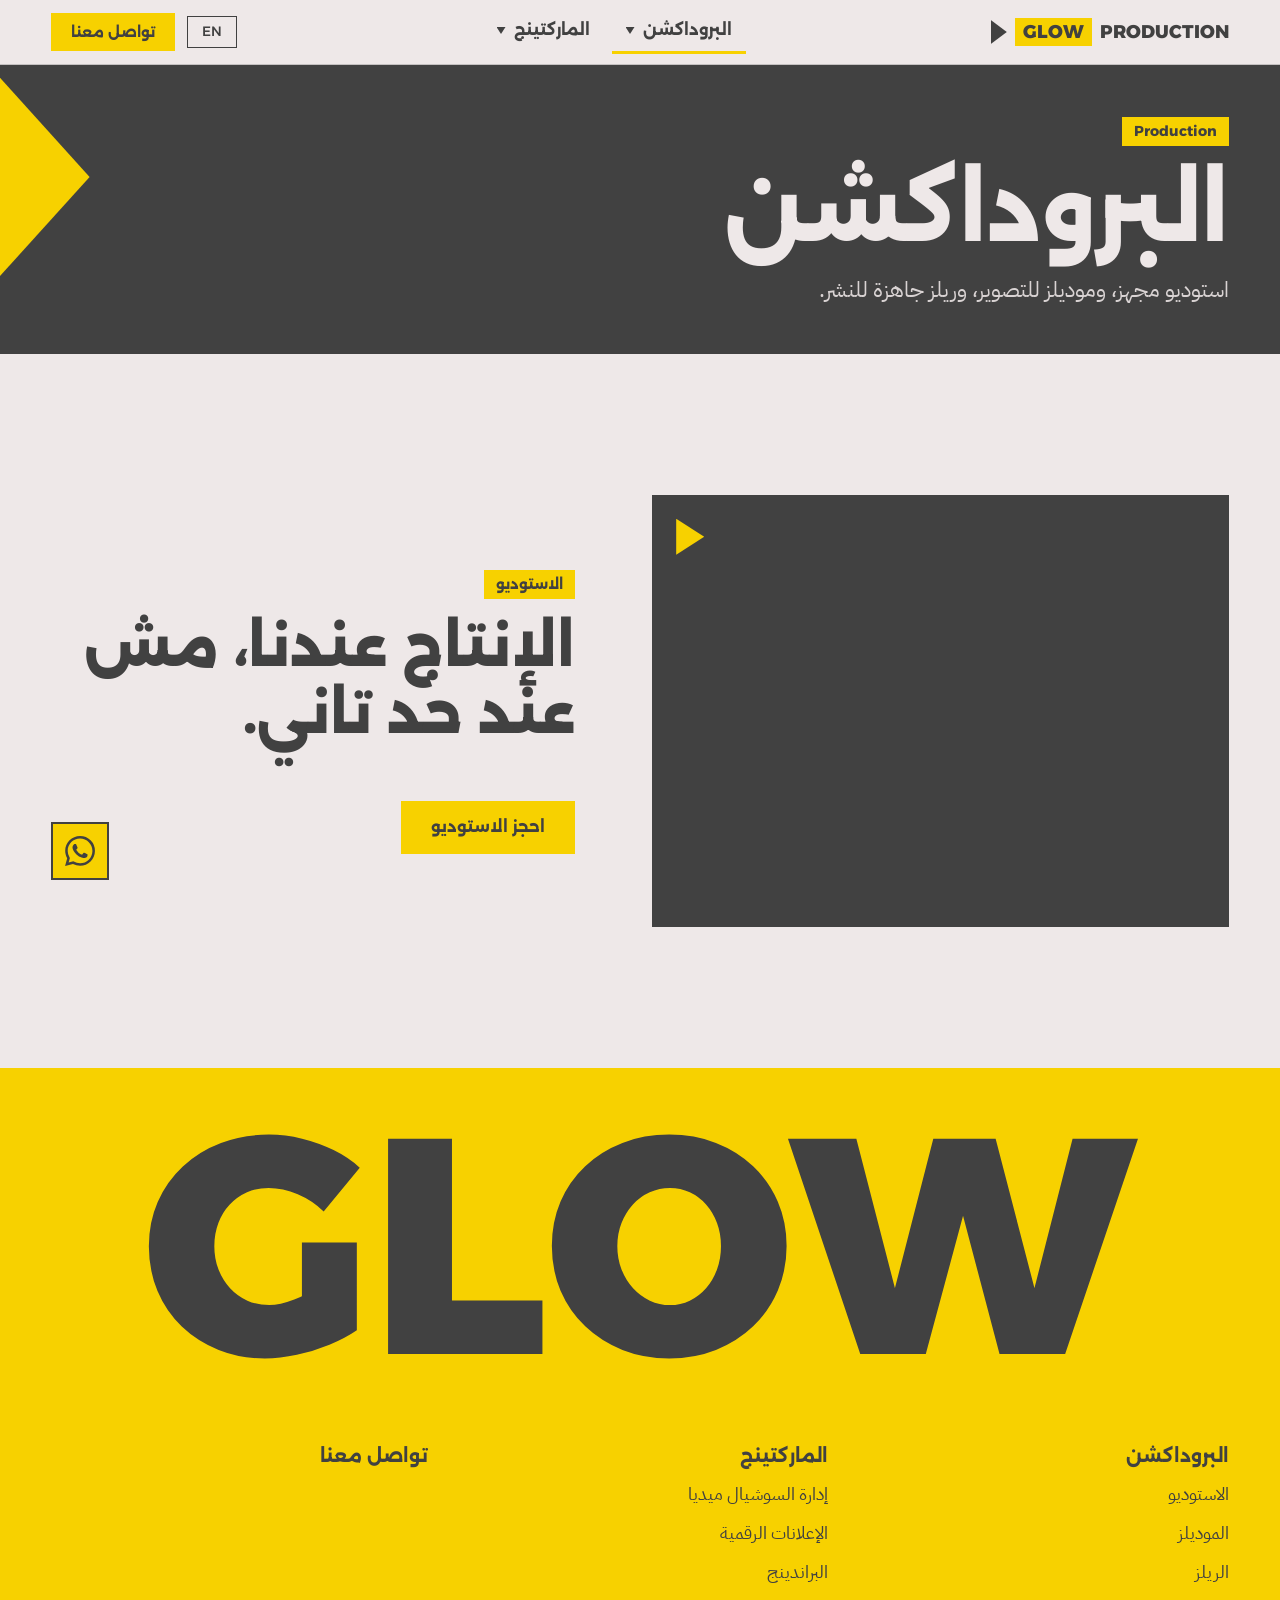
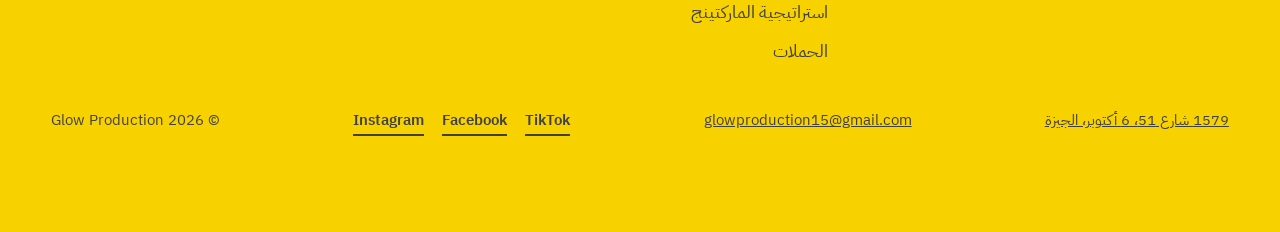
==== production.html @ 8772f219 "Glow Production website with dashboard-editable content Arabic-first marketing and production site (" ====
<!doctype html>
<html lang="ar" dir="rtl">
<head>
  <meta charset="utf-8">
  <meta name="viewport" content="width=device-width, initial-scale=1">
  <title data-i18n="title.production">البروداكشن | Glow Production</title>
  <meta name="description" content="الاستوديو والموديلز والريلز من Glow Production.">
  <script>document.documentElement.classList.add('js')</script>
  <link rel="preconnect" href="https://fonts.googleapis.com">
  <link rel="preconnect" href="https://fonts.gstatic.com" crossorigin>
  <link href="https://fonts.googleapis.com/css2?family=Alexandria:wght@300;500;700;800&family=IBM+Plex+Sans+Arabic:wght@400;500;600&display=swap" rel="stylesheet">
  <link rel="icon" href="data:image/svg+xml,%3Csvg xmlns=%22http://www.w3.org/2000/svg%22 viewBox=%220 0 32 32%22%3E%3Crect width=%2232%22 height=%2232%22 fill=%22%23f7d100%22/%3E%3Cpath d=%22M9 6l16 10-16 10z%22 fill=%22%23414141%22/%3E%3C/svg%3E">
  <link rel="stylesheet" href="styles.css">
</head>
<body data-page="production">
  <main id="main">
    <section class="page-hero section--dark">
      <div class="page-hero__shape" aria-hidden="true"></div>
      <p class="eyebrow" data-i18n="prod.tag">Production</p>
      <h1 data-i18n="prod.title">البروداكشن</h1>
      <p class="lead" data-i18n="prod.lead">استوديو مجهز، وموديلز للتصوير، وريلز جاهزة للنشر.</p>
    </section>

    <nav class="subnav" id="subnav" aria-label="Production"></nav>

    <section class="section studio" id="studio" data-edit="studio">
      <div class="studio__art reveal" id="studioPhotos"></div>
      <div class="studio__copy reveal">
        <p class="eyebrow" data-i18n="studio.tag">الاستوديو</p>
        <h2 data-i18n="studio.title">الإنتاج عندنا، مش عند حد تاني.</h2>
        <dl id="gear" hidden>
          <div data-gear="cameras"><dt data-i18n="studio.cam">الكاميرات</dt><dd></dd></div>
          <div data-gear="lighting"><dt data-i18n="studio.light">الإضاءة</dt><dd></dd></div>
          <div data-gear="editing"><dt data-i18n="studio.edit">المونتاج</dt><dd></dd></div>
          <div data-gear="sound"><dt data-i18n="studio.sound">الصوت</dt><dd></dd></div>
        </dl>
        <a class="btn" id="studioBook" href="contact.html?type=studio" data-i18n="studio.cta">احجز الاستوديو</a>
      </div>
    </section>

    <section class="section section--tight" id="models" data-edit="models" hidden>
      <div class="section__head reveal">
        <h2 data-i18n="models.title">الموديلز</h2>
        <a class="btn btn--ghost" href="contact.html?type=models" data-i18n="models.cta">اطلب موديل</a>
      </div>
      <div class="models" id="modelsGrid"></div>
    </section>

    <section class="section section--dark" id="reels" data-edit="reels" hidden>
      <div class="section__head reveal">
        <h2 data-i18n="reels.title">الريلز</h2>
        <a class="btn" href="contact.html?type=reels" data-i18n="reels.cta">عاوز ريلز لبراندك</a>
      </div>
      <div class="reels" id="reelsGrid"></div>
    </section>
  </main>
  <script src="main.js"></script>
</body>
</html>
---- styles.css ----
:root {
  --yellow: #f7d100;
  --gray: #414141;
  --beige: #eee8e8;
  --muted: #5c5a5a;
  --line: rgba(65, 65, 65, .24);
  --line-on-dark: rgba(238, 232, 232, .24);
  --gutter: clamp(16px, 4vw, 56px);
  --display: "Alexandria", system-ui, sans-serif;
  --body: "IBM Plex Sans Arabic", "Alexandria", system-ui, sans-serif;
  /* Shapes taken from the logo */
  --arrow: polygon(0 0, 62% 0, 100% 50%, 62% 100%, 0 100%);
  --wedge: polygon(0 0, 100% 50%, 0 100%);
  --diamond: polygon(50% 0, 100% 50%, 50% 100%, 0 50%);
  --vee: polygon(0 0, 100% 0, 50% 100%);
}

* { box-sizing: border-box; }
[hidden] { display: none !important; }
html { scroll-behavior: smooth; scroll-padding-top: 130px; }
body {
  margin: 0;
  background: var(--beige);
  color: var(--gray);
  font: 400 clamp(1rem, .96rem + .2vw, 1.125rem)/1.75 var(--body);
  overflow-x: clip;
}
h1, h2, h3 { font-family: var(--display); font-weight: 800; line-height: 1.2; margin: 0; }
h2 { font-size: clamp(2.2rem, 6vw, 4.75rem); }
h3 { font-size: clamp(1.5rem, 3vw, 2.25rem); }
p { margin: 0; }
a { color: inherit; }
ul, ol { list-style: none; margin: 0; padding: 0; }
:focus-visible { outline: 2px solid currentColor; outline-offset: 3px; }

.skip { position: fixed; inset-inline-start: 12px; top: -60px; z-index: 100; background: var(--gray); color: var(--beige); padding: 8px 14px; }
.skip:focus { top: 12px; }
.eyebrow { display: inline-block; background: var(--yellow); color: var(--gray); padding: 3px 12px; font: 700 .9rem/1.6 var(--display); }
.lead { color: var(--muted); font-size: clamp(1.05rem, 1rem + .45vw, 1.35rem); max-width: 34em; }
.todo { border-bottom: 1px dashed currentColor; opacity: .8; }

.btn {
  display: inline-block; padding: 14px 28px; border: 2px solid var(--yellow);
  background: var(--yellow); color: var(--gray); font: 700 1rem/1.3 var(--display); text-decoration: none; cursor: pointer;
  transition: background .18s, color .18s, border-color .18s;
}
.btn:hover { background: var(--gray); border-color: var(--gray); color: var(--beige); }
.btn--ghost { background: transparent; color: var(--gray); border-color: var(--gray); }
.btn--small { padding: 8px 18px; font-size: .9rem; }
.brief .btn:hover { background: var(--beige); border-color: var(--beige); color: var(--gray); }

/* Header */
.header {
  position: fixed; inset: 0 0 auto; z-index: 50; display: flex; align-items: center; justify-content: space-between; gap: 24px;
  padding: 18px var(--gutter); transition: background .25s, padding .25s;
}
.header.is-solid { background: var(--beige); border-bottom: 1px solid var(--line); padding-block: 10px; }
.logo { display: inline-flex; align-items: center; text-decoration: none; direction: ltr; }
.logo img { display: block; height: 44px; width: auto; }
.logo img + .logo__text { display: none; }
.logo__text { display: inline-flex; align-items: center; gap: 8px; font: 800 1.15rem/1 var(--display); }
.logo__text i { width: 16px; height: 24px; background: var(--gray); clip-path: var(--wedge); }
.logo__text b { background: var(--yellow); padding: 5px 8px; font-weight: 800; }
.nav { display: flex; gap: 8px; align-items: center; }
.nav__group { position: relative; }
.nav__top { display: inline-flex; align-items: center; gap: 8px; padding: 10px 14px; text-decoration: none; font: 700 1rem/1.3 var(--display); border-bottom: 3px solid transparent; }
.nav__group .nav__top::after { content: ""; width: 9px; height: 7px; background: currentColor; clip-path: var(--vee); }
.nav__top:hover, .nav__top[aria-current] { border-color: var(--yellow); }
.nav__contact { display: none; }
.nav__panel { position: absolute; top: 100%; inset-inline-start: 0; min-width: 250px; padding: 8px; background: var(--gray); color: var(--beige); visibility: hidden; opacity: 0; transform: translateY(6px); transition: opacity .16s, transform .16s, visibility .16s; }
.nav__group:hover .nav__panel, .nav__group:focus-within .nav__panel { visibility: visible; opacity: 1; transform: none; }
.nav__panel a { display: block; padding: 10px 12px; text-decoration: none; font-weight: 500; }
.nav__panel a:hover, .nav__panel a:focus-visible { background: var(--yellow); color: var(--gray); }
.header__actions { display: flex; align-items: center; gap: 12px; }
.lang { background: none; border: 1px solid var(--gray); color: var(--gray); padding: 8px 14px; font: 500 .85rem/1 var(--display); cursor: pointer; }
.lang:hover { background: var(--gray); color: var(--beige); }
.menu { display: none; width: 42px; height: 42px; background: none; border: 1px solid var(--gray); cursor: pointer; position: relative; }
.menu span { position: absolute; inset-inline: 10px; height: 2px; background: var(--gray); transition: transform .2s, top .2s; }
.menu span:first-child { top: 15px; }
.menu span:last-child { top: 23px; }
.menu[aria-expanded="true"] span:first-child { top: 19px; transform: rotate(45deg); }
.menu[aria-expanded="true"] span:last-child { top: 19px; transform: rotate(-45deg); }

/* Hero */
.hero { --mark: min(24vw, 40svh); position: relative; min-height: 100svh; display: flex; align-items: center; overflow: hidden; isolation: isolate; }
[dir="rtl"] .hero__mark { left: 0; }
[dir="ltr"] .hero__mark { right: 0; }
.hero__mark { position: absolute; z-index: -1; bottom: clamp(32px, 6vw, 80px); width: var(--mark); aspect-ratio: 1; direction: ltr; }
.hero__mark i { position: absolute; display: block; }
.hero__mark .a { inset: 0; background: var(--yellow); clip-path: var(--arrow); }
.hero__mark .b { inset: 0 auto 0 0; width: 46%; background: var(--gray); clip-path: var(--wedge); }
.hero__mark .c { width: 22%; aspect-ratio: 1; top: 39%; left: 60%; background: var(--beige); clip-path: var(--diamond); }
.hero__inner { width: 100%; padding: 110px calc(var(--mark) + 24px) 40px var(--gutter); padding-inline: var(--gutter) calc(var(--mark) + 24px); position: relative; }
.hero h1 { font-size: clamp(3.2rem, 8.4vw, 8.5rem); line-height: 1.16; margin-block: 30px 24px; }
.hero__foot { display: flex; flex-direction: column; align-items: flex-start; gap: 24px; }
.hero__foot .lead { color: var(--gray); }
.hero__cta { display: flex; flex-wrap: wrap; gap: 12px; }
.reel { display: inline-flex; align-items: center; gap: 12px; margin-top: 28px; background: none; border: 0; padding: 0; color: var(--gray); font: 700 1rem/1 var(--display); cursor: pointer; }
.reel__icon { width: 26px; height: 34px; background: var(--gray); clip-path: var(--wedge); transition: transform .2s; }
.reel:hover .reel__icon { transform: translateX(4px); }

/* Clients */
.clients { background: var(--yellow); overflow: hidden; padding-block: 18px; direction: ltr; }
.clients__track { display: flex; width: max-content; animation: slide 36s linear infinite; }
.clients__set { display: flex; align-items: center; gap: 72px; padding-right: 72px; }
.clients img { display: block; height: 40px; width: auto; max-width: 160px; object-fit: contain; mix-blend-mode: multiply; }
.clients span { font: 700 1.05rem/1.4 var(--display); white-space: nowrap; }
@keyframes slide { to { transform: translateX(-50%); } }

/* Sections */
.section { padding: clamp(72px, 11vw, 150px) var(--gutter); }
.section--dark { background: var(--gray); color: var(--beige); --line: var(--line-on-dark); --muted: #d9d3d3; }
.section--yellow { background: var(--yellow); --line: rgba(65, 65, 65, .32); --muted: var(--gray); }
.section__head { display: flex; flex-wrap: wrap; align-items: flex-end; justify-content: space-between; gap: 24px; margin-bottom: clamp(32px, 5vw, 64px); }

/* Work */
.filters { display: flex; flex-wrap: wrap; gap: 8px; }
.filters button { background: none; color: var(--gray); border: 1px solid var(--gray); padding: 8px 18px; font: 500 .95rem/1.4 var(--display); cursor: pointer; }
.filters button:hover { background: var(--yellow); border-color: var(--yellow); }
.filters button[aria-pressed="true"] { background: var(--gray); border-color: var(--gray); color: var(--beige); }
.grid { display: grid; grid-template-columns: repeat(12, 1fr); gap: clamp(12px, 1.6vw, 22px); }
.card { grid-column: span 4; position: relative; display: flex; flex-direction: column; justify-content: flex-end; min-height: clamp(320px, 34vw, 480px); padding: clamp(18px, 2vw, 28px); overflow: hidden; text-decoration: none; isolation: isolate; }
.card--wide { grid-column: span 8; }
.card--dark { background: var(--gray); color: var(--beige); --shape: var(--yellow); }
.card--yellow { background: var(--yellow); color: var(--gray); --shape: var(--gray); }
.card__art { position: absolute; z-index: -1; top: clamp(16px, 2vw, 28px); inset-inline-end: clamp(16px, 2vw, 28px); height: clamp(22px, 2.4vw, 32px); aspect-ratio: 1; background: var(--shape); clip-path: var(--poly); transition: transform .3s cubic-bezier(.2, .7, .2, 1); }
.card:hover .card__art { transform: scale(1.25); }
.card__cat { font: 500 .85rem/1.4 var(--display); }
.card h3 { font-size: clamp(1.3rem, 2.3vw, 2rem); margin-block: 4px; }
.card__meta { font-size: .98rem; }

/* Services */
.split { display: grid; grid-template-columns: 1fr 1fr; gap: 1px; background: var(--line); border: 1px solid var(--line); }
.pane { background: var(--gray); padding: clamp(24px, 4vw, 56px); }
.pane--hot { background: var(--yellow); color: var(--gray); --line: rgba(65, 65, 65, .32); }
.pane--hot .eyebrow { background: var(--gray); color: var(--beige); }
.pane h3 { margin-block: 14px 28px; }
.pane li { padding-block: 14px; border-top: 1px solid var(--line); font-size: 1.1rem; }
.steps { display: grid; grid-template-columns: repeat(4, 1fr); gap: 24px; margin-top: clamp(40px, 6vw, 72px); counter-reset: s; }
.steps li { counter-increment: s; display: grid; gap: 4px; }
.steps li::before { content: counter(s, decimal-leading-zero); color: var(--yellow); font: 700 .95rem/1 var(--display); }
.steps b { font: 700 1.3rem/1.4 var(--display); }
.steps span { color: var(--muted); }

/* Studio */
.studio { display: grid; grid-template-columns: 1.1fr 1fr; gap: clamp(32px, 6vw, 88px); align-items: center; }
.studio__art { position: relative; aspect-ratio: 4/3; background: var(--gray); overflow: hidden; direction: ltr; }
.studio__art::before { content: ""; position: absolute; top: 24px; left: 24px; width: 28px; height: 36px; background: var(--yellow); clip-path: var(--wedge); }
.studio h2 { font-size: clamp(2rem, 4.4vw, 3.5rem); margin-block: 14px 28px; }
.studio dl { margin: 0; }
.studio dl div { display: flex; justify-content: space-between; gap: 16px; padding-block: 14px; border-top: 1px solid var(--line); }
.studio dd { margin: 0; }

/* Proof */
.stats { display: grid; grid-template-columns: repeat(4, 1fr); gap: 24px; }
.stats b { display: inline-block; font: 800 clamp(2.6rem, 6vw, 5rem)/1.2 var(--display); }
.stats span { display: block; }
.quote { margin: clamp(48px, 7vw, 96px) 0 0; max-width: 46em; }
.quote blockquote { display: inline; margin: 0; font: 500 clamp(1.4rem, 3vw, 2.4rem)/1.6 var(--display); }
.quote figcaption { display: table; margin-top: 18px; }

/* Brief */
.brief { display: grid; grid-template-columns: 1fr 1.25fr; gap: clamp(32px, 6vw, 88px); }
.brief h2 { margin-bottom: 16px; }
.brief__alt { margin-top: 28px; color: var(--muted); }
.form { display: grid; grid-template-columns: 1fr 1fr; gap: 20px; }
.form label { display: grid; gap: 6px; font-weight: 500; }
.form__wide { grid-column: 1 / -1; }
.form input, .form select, .form textarea { width: 100%; padding: 13px 14px; background: rgba(238, 232, 232, .1); border: 1px solid var(--line); border-radius: 0; color: var(--beige); font: inherit; }
.form option { color: var(--gray); background: var(--beige); }
.form input:focus, .form select:focus, .form textarea:focus { outline: none; border-color: var(--yellow); }
.form .is-bad { border: 2px solid var(--yellow); }
.form__end { display: flex; flex-wrap: wrap; align-items: center; gap: 18px; }
.form__msg { color: var(--yellow); }

/* Footer */
.footer { padding: 0 var(--gutter) 96px; background: var(--yellow); overflow: hidden; }
.footer__big { font: 800 clamp(5.5rem, 24vw, 21rem)/1.15 var(--display); text-align: center; direction: ltr; }
.footer__row { display: flex; flex-wrap: wrap; justify-content: space-between; gap: 16px; font-size: .95rem; }

/* Dialog */
.dialog { width: min(1100px, calc(100vw - 32px)); padding: 0; border: 0; background: var(--gray); color: var(--beige); }
.dialog::backdrop { background: rgba(65, 65, 65, .9); }
.dialog__frame { aspect-ratio: 16/9; max-height: calc(100svh - 64px); }
.dialog__frame iframe { display: block; width: 100%; height: 100%; border: 0; }
.dialog--tall { width: min(400px, calc(100vw - 32px), calc((100svh - 64px) * 9 / 16)); }
.dialog--tall .dialog__frame { aspect-ratio: 9/16; }
.dialog__close { position: absolute; top: 8px; inset-inline-end: 8px; width: 42px; height: 42px; border: 0; background: var(--yellow); color: var(--gray); font-size: 1.5rem; cursor: pointer; }

/* Home: the two main paths */
.section--tight { padding-top: 0; }
.doors { display: grid; grid-template-columns: 1fr 1fr; gap: clamp(12px, 1.6vw, 22px); }
.door { padding: clamp(24px, 4vw, 56px); }
.door--dark { background: var(--gray); color: var(--beige); --line: var(--line-on-dark); }
.door--yellow { background: var(--yellow); color: var(--gray); --line: rgba(65, 65, 65, .32); }
.door h3 { font-size: clamp(2rem, 5vw, 3.75rem); margin-bottom: 24px; }
.door h3 a { text-decoration: none; }
.door li a { display: flex; justify-content: space-between; align-items: center; padding-block: 13px; border-top: 1px solid var(--line); text-decoration: none; font-size: 1.1rem; font-weight: 500; }
.door li a::after { content: ""; width: 9px; height: 13px; background: currentColor; clip-path: var(--wedge); transition: transform .18s; }
[dir="rtl"] .door li a::after { transform: scaleX(-1); }
.door li a:hover { font-weight: 600; }

.band { display: flex; flex-wrap: wrap; align-items: center; justify-content: space-between; gap: 24px; padding: clamp(48px, 7vw, 96px) var(--gutter); background: var(--gray); color: var(--beige); }
.band h2 { font-size: clamp(2rem, 5vw, 4rem); }
.band .btn:hover { background: var(--beige); border-color: var(--beige); color: var(--gray); }
.section--dark ~ .band { border-top: 1px solid var(--line-on-dark); }

/* Inner pages */
.page-hero { position: relative; overflow: hidden; padding: clamp(96px, 9vw, 124px) var(--gutter) clamp(28px, 3.5vw, 44px); isolation: isolate; }
.page-hero h1 { font-size: clamp(2.6rem, 7vw, 5.5rem); margin-block: 10px 10px; }
.page-hero__shape { position: absolute; z-index: -1; inset-block: 22%; inset-inline-end: 0; width: min(7vw, 96px); background: var(--yellow); clip-path: var(--wedge); }
.section--yellow .page-hero__shape, .page-hero.section--yellow .page-hero__shape { background: var(--gray); }
.eyebrow--dark { background: var(--gray); color: var(--beige); }
.section--dark .btn--ghost, .band .btn--ghost { color: var(--beige); border-color: var(--beige); }

.subnav { position: sticky; top: 66px; z-index: 40; display: flex; gap: 4px; padding-inline: var(--gutter); background: var(--beige); border-bottom: 1px solid var(--line); overflow-x: auto; }
.subnav a { padding: 14px 14px 11px; white-space: nowrap; text-decoration: none; font: 700 .98rem/1.3 var(--display); border-bottom: 3px solid transparent; }
.subnav a:hover { border-color: var(--yellow); }
.subnav + .section--tight { padding-top: clamp(24px, 4vw, 48px); }

.svc { display: grid; grid-template-columns: 72px 1.2fr 1fr; gap: clamp(16px, 3vw, 48px); padding-block: clamp(32px, 5vw, 64px); border-top: 1px solid var(--line); }
.svc:first-child { border-top: 0; }
.svc__num { font: 700 1rem/2.4 var(--display); }
.svc h2 { font-size: clamp(1.8rem, 3.6vw, 3rem); margin-bottom: 12px; }
.svc li { padding-block: 9px; border-top: 1px solid var(--line); }
.svc .btn { margin-top: 18px; }

.studio .btn { margin-top: 26px; }
.models { display: grid; grid-template-columns: repeat(4, 1fr); gap: clamp(12px, 1.6vw, 22px); }
.model { position: relative; display: flex; flex-direction: column; justify-content: flex-end; aspect-ratio: 3/4; padding: 16px; overflow: hidden; isolation: isolate; }
.model--dark { background: var(--gray); color: var(--beige); --shape: var(--yellow); }
.model--yellow { background: var(--yellow); color: var(--gray); --shape: var(--gray); }
.model h3 { font-size: 1.15rem; }
.model .btn { align-self: flex-start; margin-top: 10px; }
.model p { font-size: .95rem; }
.model--yellow .btn { background: var(--gray); border-color: var(--gray); color: var(--beige); }
.model .btn:hover { background: var(--beige); border-color: var(--beige); color: var(--gray); }
.reels { display: grid; grid-template-columns: repeat(4, 1fr); gap: clamp(12px, 1.6vw, 22px); }
.reel-card { position: relative; overflow: hidden; isolation: isolate; display: flex; flex-direction: column; justify-content: space-between; align-items: flex-start; aspect-ratio: 9/16; padding: 16px; border: 0; color: var(--gray); font: 700 1rem/1.4 var(--display); text-align: start; cursor: pointer; }
.reel-card--yellow { background: var(--yellow); }
.reel-card--beige { background: var(--beige); }
.reel-card:hover .reel__icon { transform: scale(1.2); }

.contact-list { margin: 0; }
.contact-list div { padding-block: 14px; border-top: 1px solid var(--line); }
.contact-list dt { color: var(--muted); font-size: .95rem; }
.contact-list dd { margin: 0; display: inline-block; }
.contact-list .social { display: flex; }

.footer__map { display: grid; grid-template-columns: repeat(3, 1fr); gap: 24px; padding-block: 16px 36px; }
.footer__map a { display: block; padding-block: 4px; text-decoration: none; }
.footer__map a:hover { text-decoration: underline; }
.footer__head { font: 700 1.15rem/1.6 var(--display); }
.social { display: flex; flex-wrap: wrap; gap: 6px 18px; direction: ltr; }
.social a { font-weight: 600; text-decoration: none; border-bottom: 2px solid currentColor; }
.social a:hover { border-color: var(--yellow); }
.footer .social a:hover { border-color: var(--gray); color: var(--gray); opacity: .7; }

/* Floating WhatsApp button */
.wa { position: fixed; z-index: 45; bottom: 20px; inset-inline-end: var(--gutter); display: grid; place-items: center; width: 58px; height: 58px; background: var(--yellow); border: 2px solid var(--gray); color: var(--gray); transition: background .18s, color .18s; }
.wa svg { width: 30px; height: 30px; fill: currentColor; }
.wa:hover { background: var(--gray); color: var(--yellow); }

/* Reveal */
.js .reveal { opacity: 0; transform: translateY(26px); transition: opacity .7s, transform .7s; }
.js .reveal.is-in { opacity: 1; transform: none; }

@media (max-width: 860px) {
  .menu { display: block; }
  .header .btn--small { display: none; }
  .nav { position: fixed; inset: 0; z-index: -1; flex-direction: column; align-items: stretch; gap: 10px; padding: 92px var(--gutter) 32px; overflow-y: auto; background: var(--beige); visibility: hidden; opacity: 0; transition: opacity .2s; }
  .nav.is-open { visibility: visible; opacity: 1; }
  .nav__top { padding: 6px 0; font-size: 1.5rem; }
  .nav__group .nav__top::after { display: none; }
  .nav__panel { position: static; min-width: 0; padding: 0; background: none; color: var(--gray); visibility: inherit; opacity: 1; transform: none; }
  .nav__panel a { padding: 9px 0; border-top: 1px solid var(--line); }
  .nav__contact { display: block; margin-top: 8px; padding: 12px 16px; background: var(--yellow); text-align: center; border: 0; }
  .doors, .svc { grid-template-columns: 1fr; }
  .svc { gap: 10px; }
  .models, .reels { grid-template-columns: 1fr 1fr; }
  .footer__map { grid-template-columns: 1fr 1fr; }
  .header { gap: 8px; }
  .logo__text { font-size: .92rem; gap: 6px; }
  .page-hero__shape { width: 8vw; }
  .hero { --mark: min(30vw, 20svh); min-height: 0; }
  .hero__mark { top: 84px; bottom: auto; }
  .hero__inner { padding: calc(var(--mark) + 92px) var(--gutter) 32px; }
  .hero h1 { font-size: clamp(3rem, 14vw, 6rem); }
  .card, .card--wide { grid-column: 1 / -1; min-height: 300px; }
  .split, .studio, .brief { grid-template-columns: 1fr; }
  .steps, .stats { grid-template-columns: 1fr 1fr; }
}
@media (max-width: 520px) {
  .form { grid-template-columns: 1fr; }
  .hero__cta .btn { flex: 1; text-align: center; }
}
@media (prefers-reduced-motion: reduce) {
  html { scroll-behavior: auto; }
  .clients__track { animation: none; }
  .js .reveal { opacity: 1; transform: none; transition: none; }
}

/* Photos and videos added from the dashboard */
.card__img { position: absolute; inset: 0; z-index: -1; width: 100%; height: 100%; object-fit: cover; }
.card__body { display: flex; flex-direction: column; align-items: flex-start; }
.card--photo .card__body, .model--photo .card__body { max-width: 100%; padding: 10px 14px; background: var(--gray); color: var(--beige); }
.card__link { position: absolute; inset: 0; display: grid; place-items: center; background: none; border: 0; cursor: pointer; }
.card__link .reel__icon { width: 44px; height: 56px; background: var(--yellow); }
.card--yellow:not(.card--photo) .card__link .reel__icon { background: var(--gray); }
.card__link:hover .reel__icon { transform: scale(1.15); }
.reel-card--photo .reel__icon { background: var(--yellow); }
.reel-card--photo .reel-card__title { padding: 4px 10px; background: var(--gray); color: var(--beige); }
.studio__art img { display: block; width: 100%; height: 100%; object-fit: cover; }
.studio__art--photos { display: grid; grid-template-columns: repeat(3, 1fr); gap: 8px; aspect-ratio: auto; background: none; }
.studio__art--photos::before { display: none; }
.studio__art--photos img { aspect-ratio: 1; }
.studio__art--photos img:first-child { grid-column: 1 / -1; aspect-ratio: 4/3; }

/* Edit mode (owner only, opened with ?edit) */
.is-editing [data-edit] { position: relative; outline: 2px dashed var(--yellow); outline-offset: -8px; }
.edit-pin { position: absolute; z-index: 35; top: 16px; inset-inline-start: 16px; padding: 6px 12px; border: 2px solid var(--yellow); background: var(--gray); color: var(--yellow); font: 700 .9rem/1.3 var(--display); text-decoration: none; }
.edit-pin:hover { background: var(--yellow); color: var(--gray); }
.hero > .edit-pin { top: 96px; }
.is-editing .clients, .is-editing .contact-list { padding-top: 60px; }
.is-editing .section--tight[data-edit] { padding-top: 72px; }
.is-editing [data-edit].is-empty { min-height: 200px; }
.is-editing [data-edit].is-empty::after { content: "القسم ده فاضي ومش ظاهر للزوار. دوس على القلم عشان تضيف."; display: block; padding: 24px var(--gutter); color: var(--muted); font-weight: 600; }
.edit-bar { position: fixed; z-index: 60; bottom: 24px; left: 50%; transform: translateX(-50%); display: flex; gap: 12px; padding: 8px 14px; background: var(--gray); color: var(--beige); font-size: .9rem; white-space: nowrap; }
.edit-bar a { color: var(--yellow); }
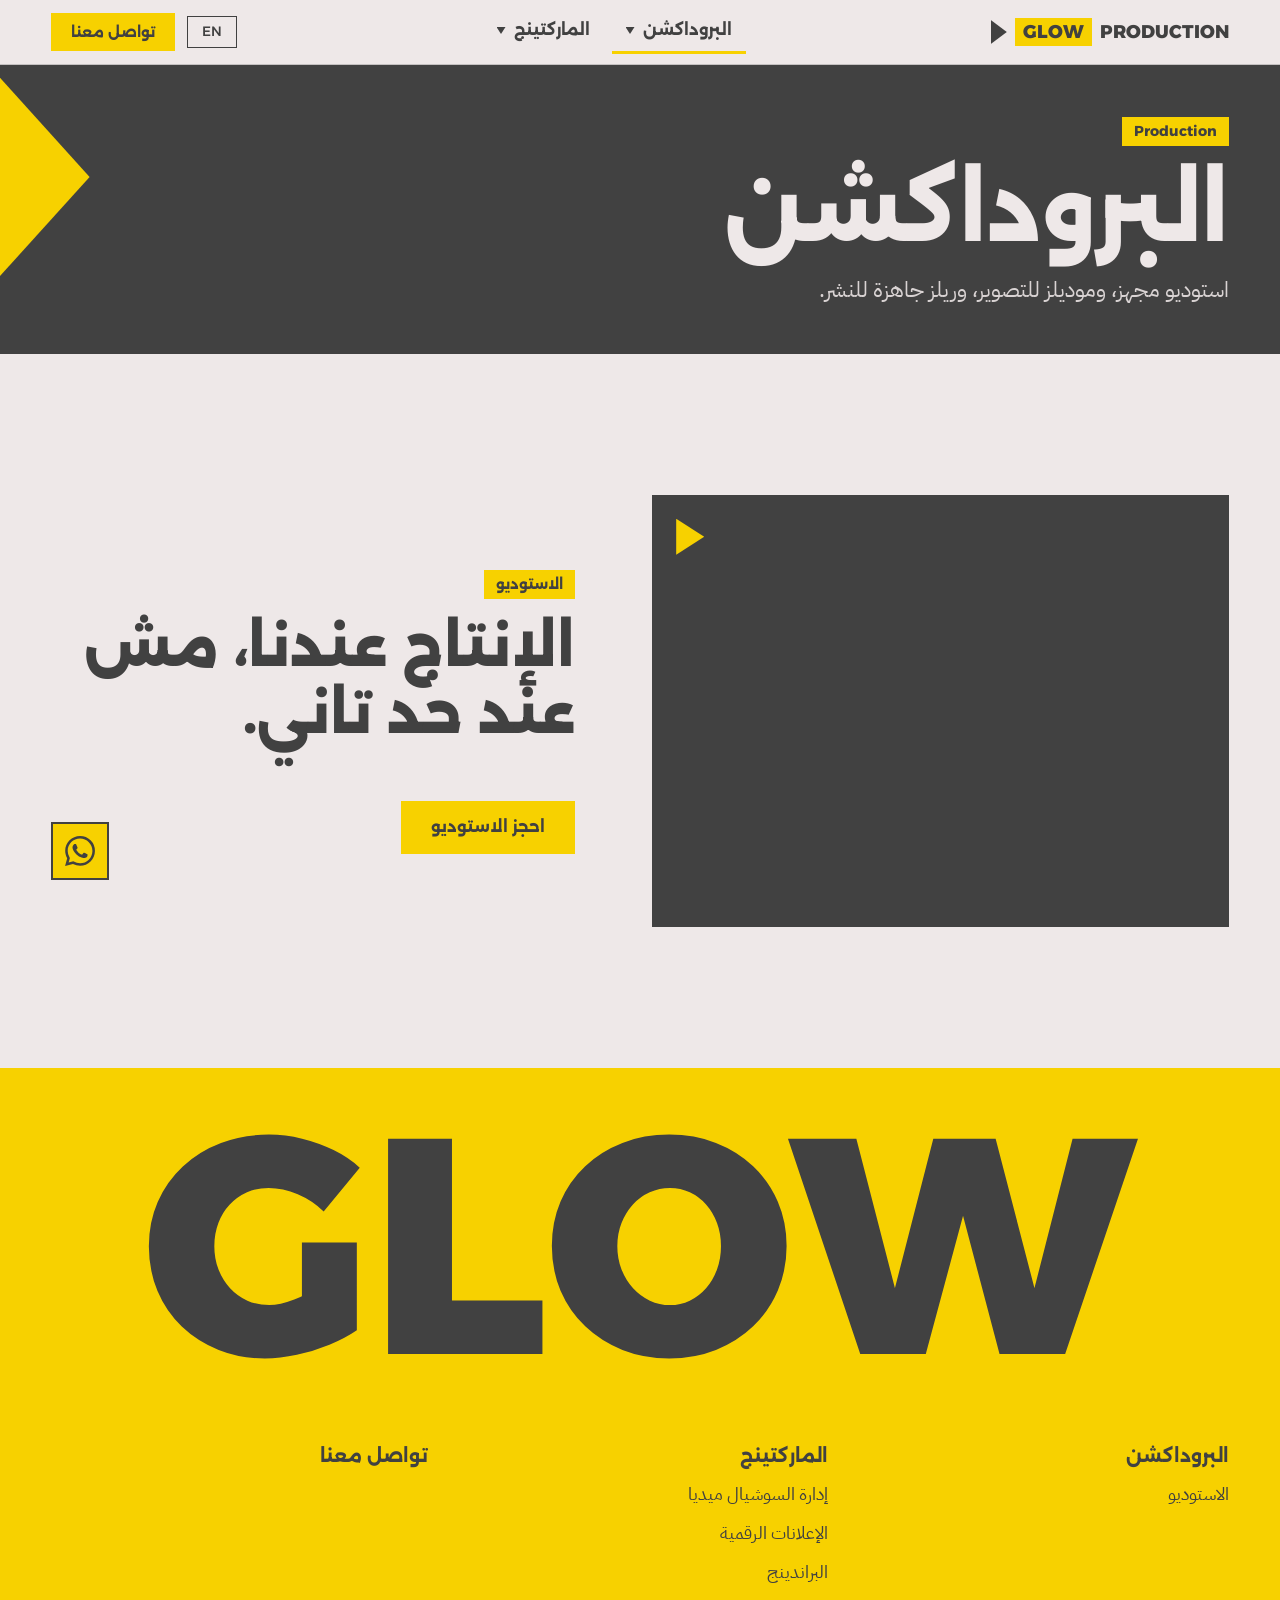
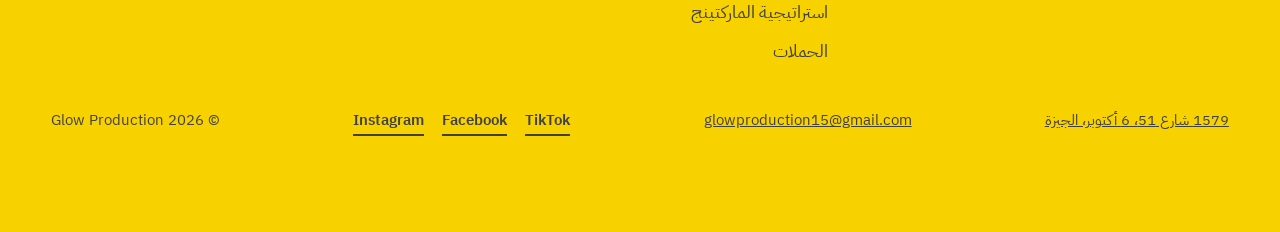
==== commit 4819cfdb: "Sections and services editable from the dashboard Marketing services and extra production sections (" ====
--- a/production.html
+++ b/production.html
@@ -53,6 +53,8 @@
       </div>
       <div class="reels" id="reelsGrid"></div>
     </section>
+
+    <div id="extraSections" data-edit="sections" hidden></div>
   </main>
   <script src="main.js"></script>
 </body>
--- a/styles.css
+++ b/styles.css
@@ -327,3 +327,11 @@
 .is-editing [data-edit].is-empty::after { content: "القسم ده فاضي ومش ظاهر للزوار. دوس على القلم عشان تضيف."; display: block; padding: 24px var(--gutter); color: var(--muted); font-weight: 600; }
 .edit-bar { position: fixed; z-index: 60; bottom: 24px; left: 50%; transform: translateX(-50%); display: flex; gap: 12px; padding: 8px 14px; background: var(--gray); color: var(--beige); font-size: .9rem; white-space: nowrap; }
 .edit-bar a { color: var(--yellow); }
+
+/* Sections added from the dashboard */
+.svc .section-media { grid-column: 1 / -1; margin-top: 8px; }
+.extra__points { max-width: 40em; }
+.extra__points li { padding-block: 9px; border-top: 1px solid var(--line); }
+.extra .section-media { margin-top: clamp(24px, 4vw, 48px); }
+.is-editing #extraSections, .is-editing #services { padding-top: 60px; }
+.is-editing #extraSections.is-empty::after { content: "مفيش أقسام إضافية لسه. دوس على القلم عشان تضيف قسم زي البودكاست."; }
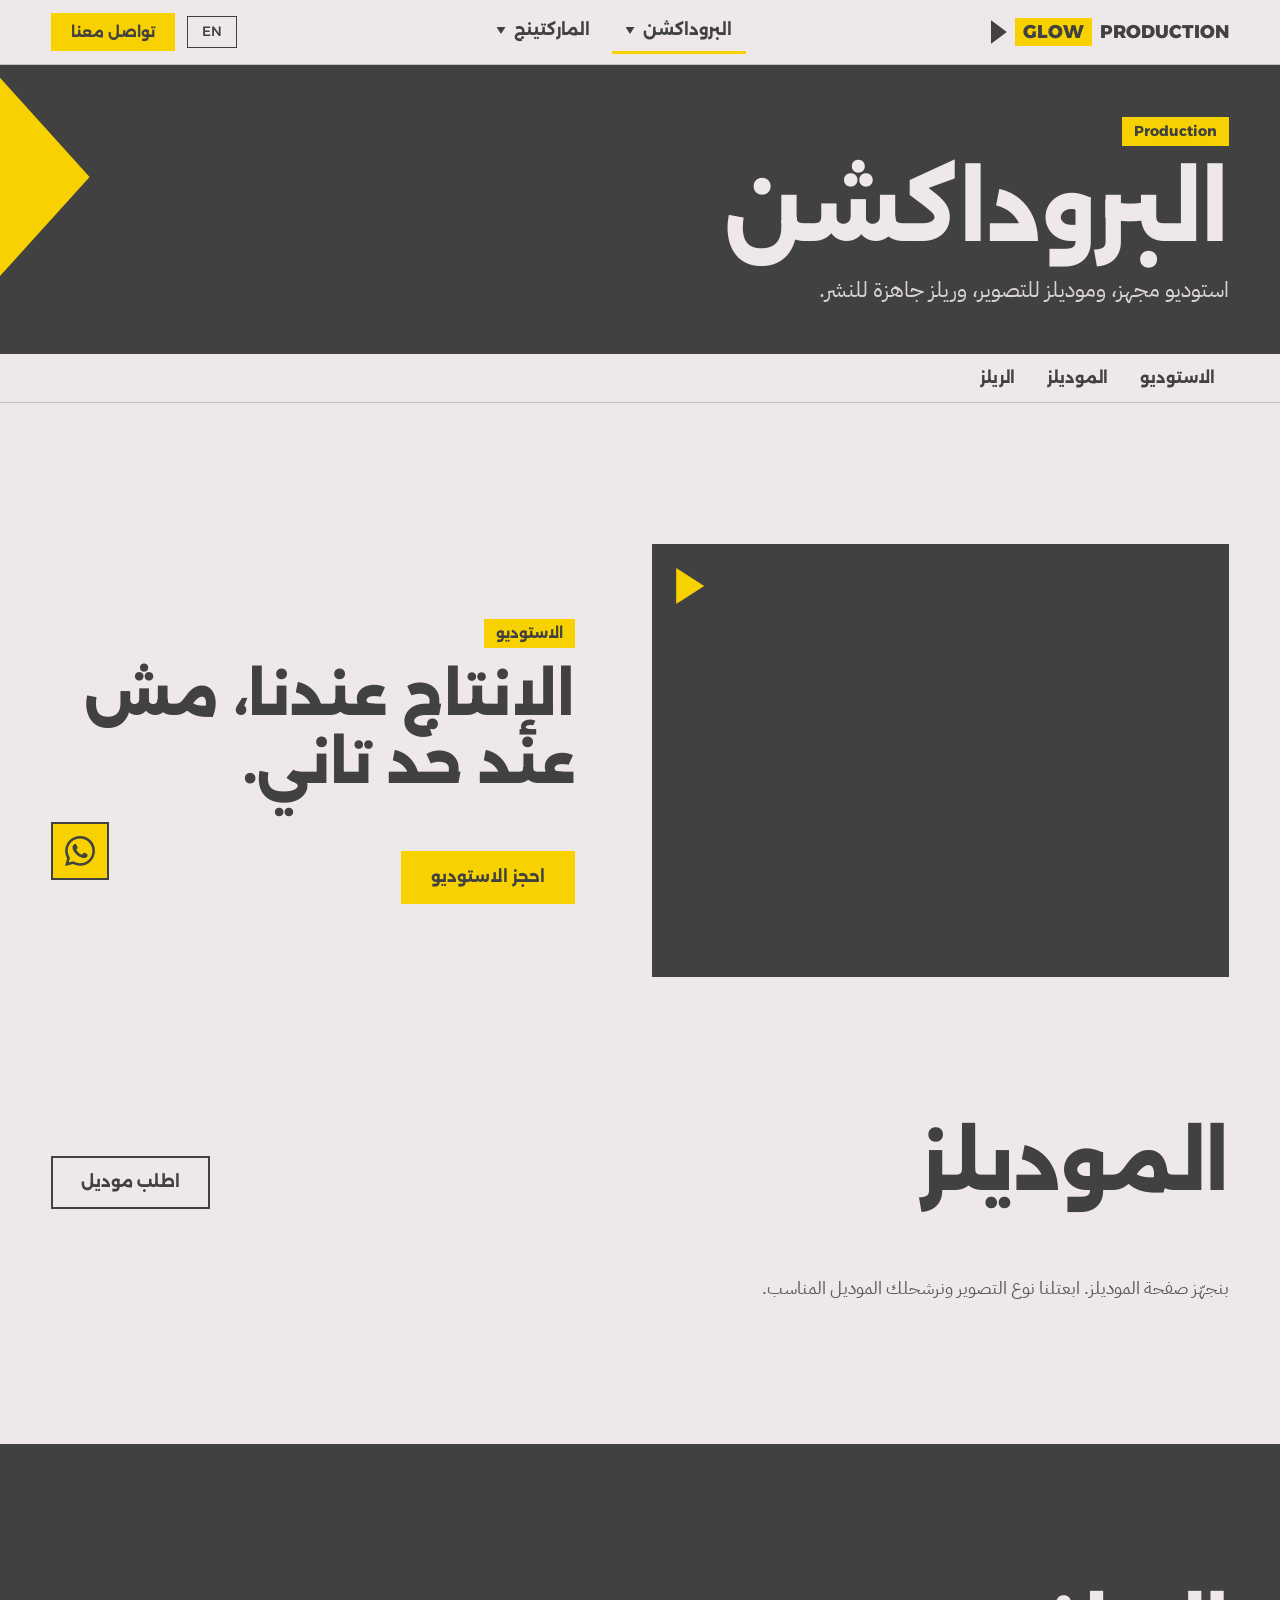
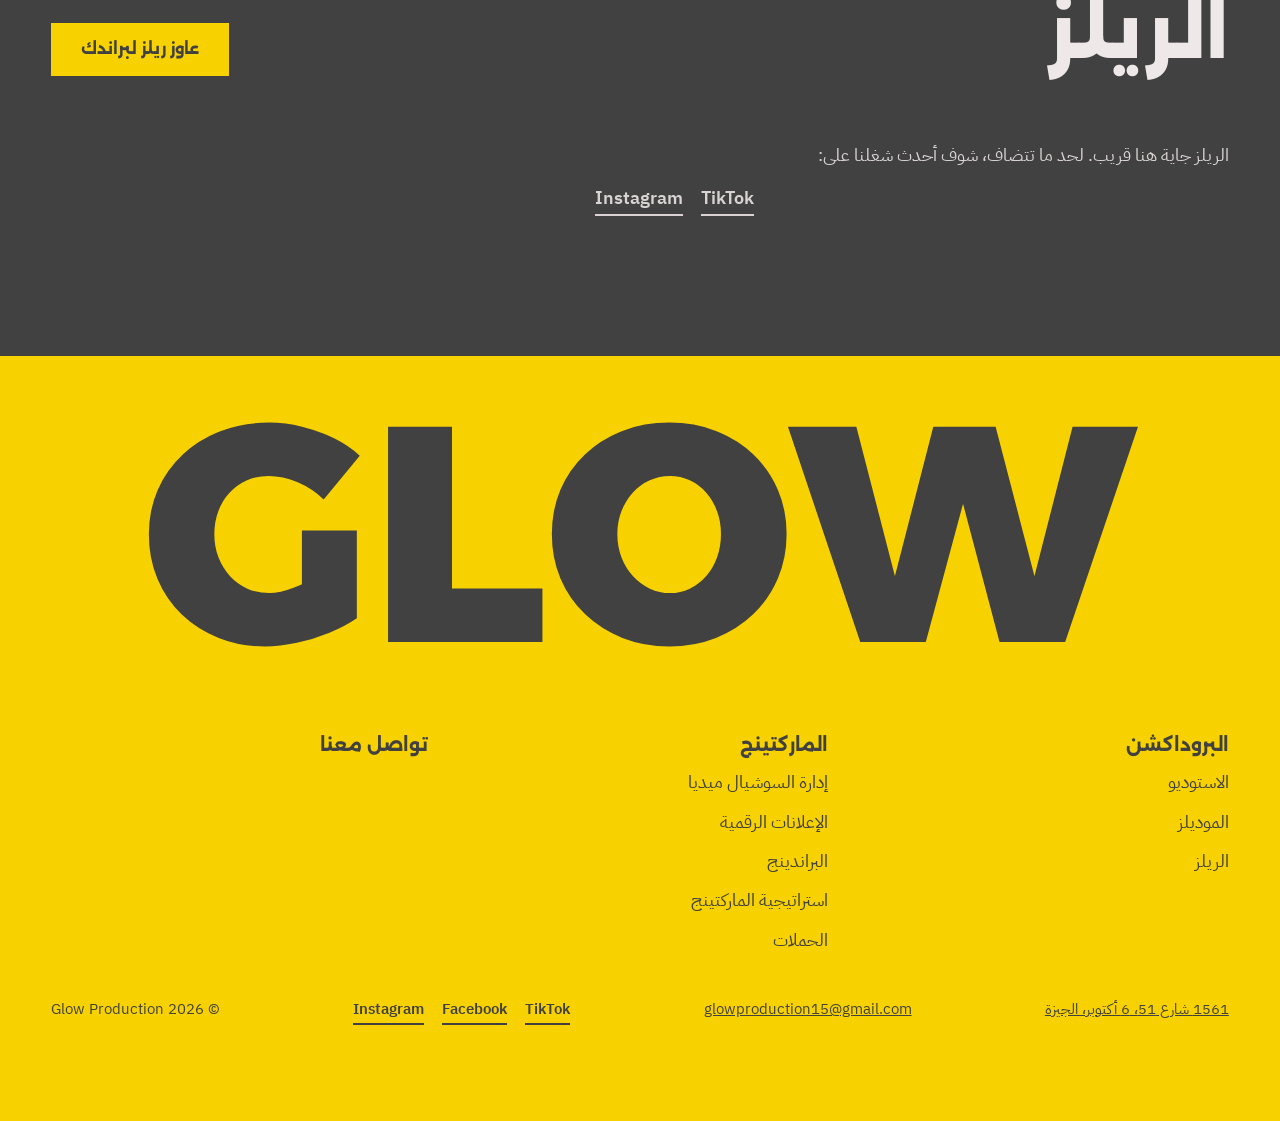
==== commit c04b43c3: "Models and reels always listed, with a note while empty Co-Authored-By: Claude Opus 5.5 <noreply@ant" ====
--- a/production.html
+++ b/production.html
@@ -38,7 +38,7 @@
       </div>
     </section>
 
-    <section class="section section--tight" id="models" data-edit="models" hidden>
+    <section class="section section--tight" id="models" data-edit="models">
       <div class="section__head reveal">
         <h2 data-i18n="models.title">الموديلز</h2>
         <a class="btn btn--ghost" href="contact.html?type=models" data-i18n="models.cta">اطلب موديل</a>
@@ -46,7 +46,7 @@
       <div class="models" id="modelsGrid"></div>
     </section>
 
-    <section class="section section--dark" id="reels" data-edit="reels" hidden>
+    <section class="section section--dark" id="reels" data-edit="reels">
       <div class="section__head reveal">
         <h2 data-i18n="reels.title">الريلز</h2>
         <a class="btn" href="contact.html?type=reels" data-i18n="reels.cta">عاوز ريلز لبراندك</a>
--- a/styles.css
+++ b/styles.css
@@ -56,8 +56,8 @@
 }
 .header.is-solid { background: var(--beige); border-bottom: 1px solid var(--line); padding-block: 10px; }
 .logo { display: inline-flex; align-items: center; text-decoration: none; direction: ltr; }
-.logo img { display: block; height: 44px; width: auto; }
-.logo img + .logo__text { display: none; }
+.logo img { display: block; height: 44px; width: auto; max-width: 46vw; object-fit: contain; }
+.logo img:not([hidden]) + .logo__text { display: none; }
 .logo__text { display: inline-flex; align-items: center; gap: 8px; font: 800 1.15rem/1 var(--display); }
 .logo__text i { width: 16px; height: 24px; background: var(--gray); clip-path: var(--wedge); }
 .logo__text b { background: var(--yellow); padding: 5px 8px; font-weight: 800; }
@@ -335,3 +335,7 @@
 .extra .section-media { margin-top: clamp(24px, 4vw, 48px); }
 .is-editing #extraSections, .is-editing #services { padding-top: 60px; }
 .is-editing #extraSections.is-empty::after { content: "مفيش أقسام إضافية لسه. دوس على القلم عشان تضيف قسم زي البودكاست."; }
+
+/* Note shown while models or reels have no content yet */
+.empty-note { grid-column: 1 / -1; max-width: 36em; color: var(--muted); font-size: 1.1rem; }
+.empty-note .social { margin-top: 12px; }
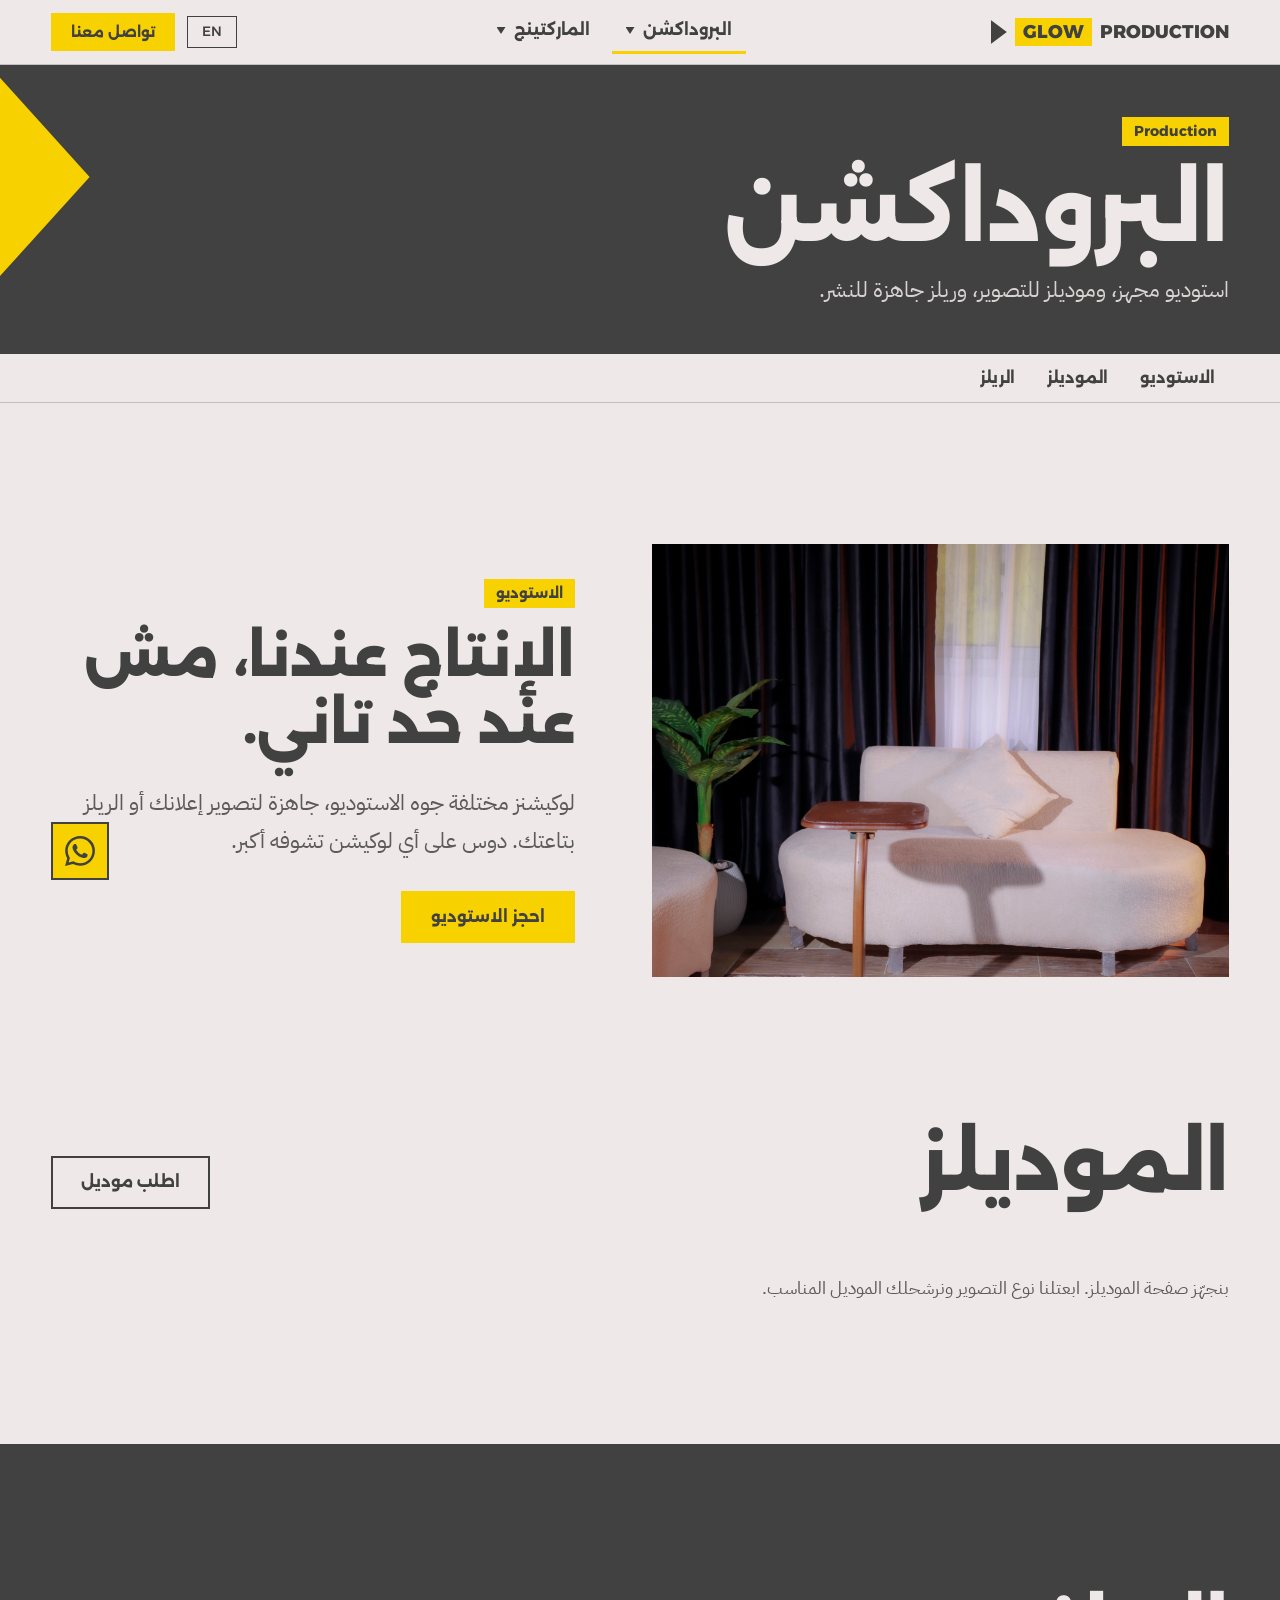
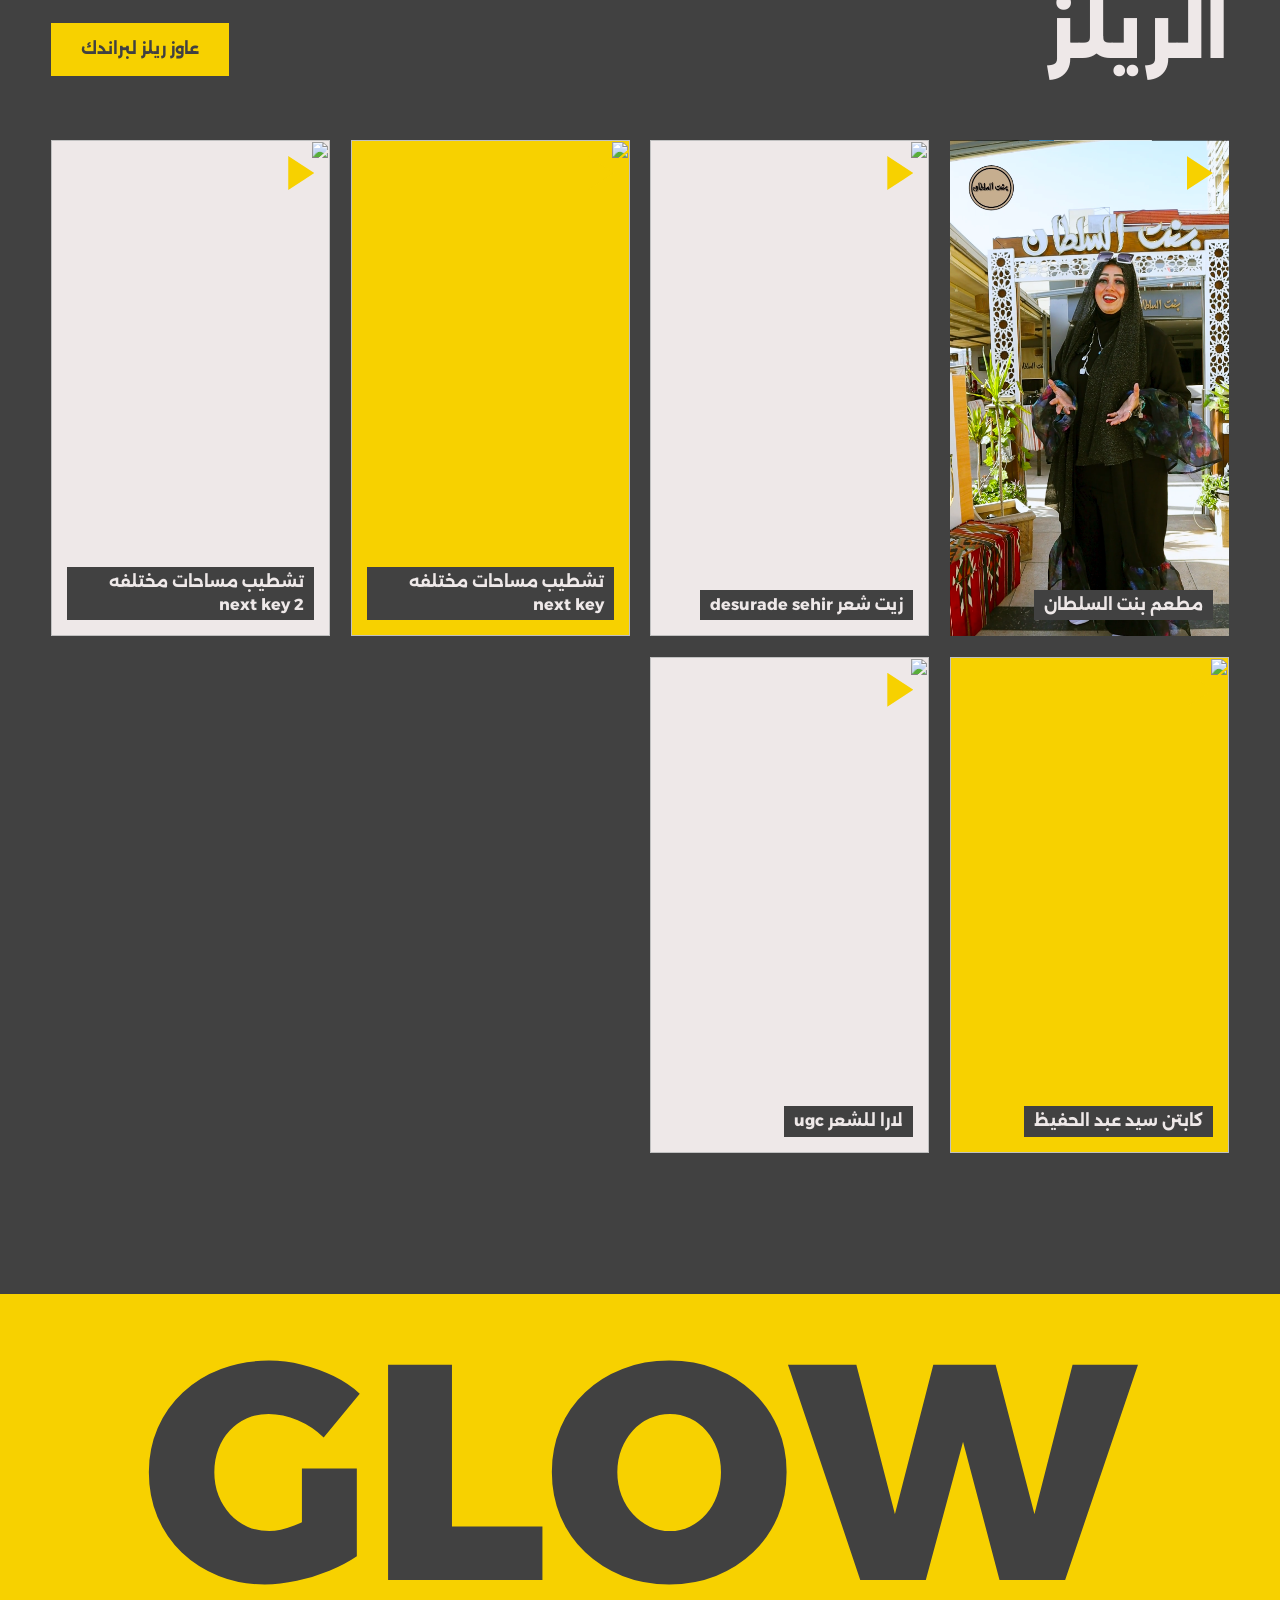
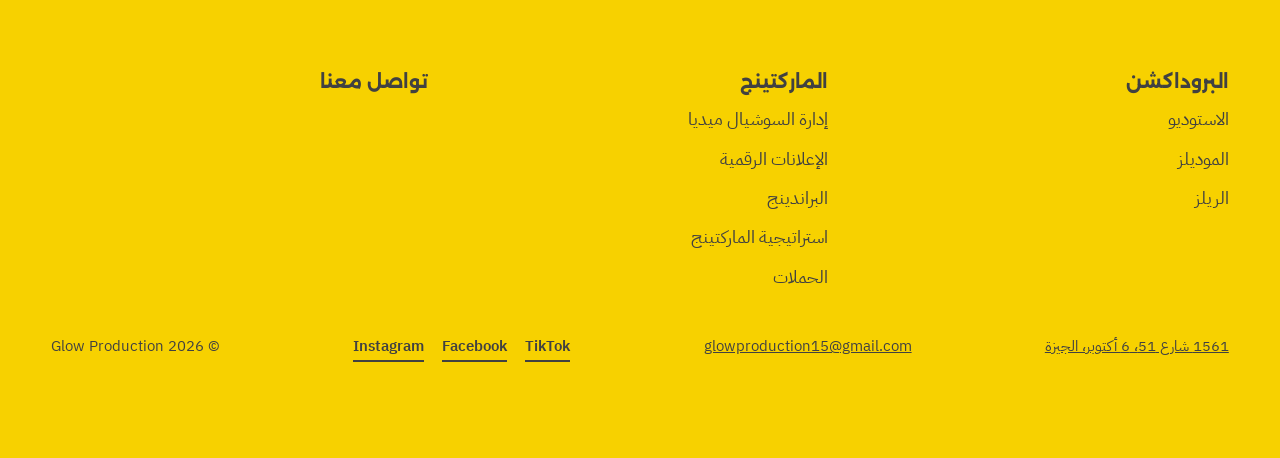
==== commit 3fa22226: "Studio as a gallery of locations: any number of photos and videos The dashboard's studio page is now" ====
--- a/production.html
+++ b/production.html
@@ -28,14 +28,10 @@
       <div class="studio__copy reveal">
         <p class="eyebrow" data-i18n="studio.tag">الاستوديو</p>
         <h2 data-i18n="studio.title">الإنتاج عندنا، مش عند حد تاني.</h2>
-        <dl id="gear" hidden>
-          <div data-gear="cameras"><dt data-i18n="studio.cam">الكاميرات</dt><dd></dd></div>
-          <div data-gear="lighting"><dt data-i18n="studio.light">الإضاءة</dt><dd></dd></div>
-          <div data-gear="editing"><dt data-i18n="studio.edit">المونتاج</dt><dd></dd></div>
-          <div data-gear="sound"><dt data-i18n="studio.sound">الصوت</dt><dd></dd></div>
-        </dl>
+        <p class="lead" data-i18n="studio.lead">لوكيشنز مختلفة جوه الاستوديو، جاهزة لتصوير إعلانك أو الريلز بتاعتك. دوس على أي لوكيشن تشوفه أكبر.</p>
         <a class="btn" id="studioBook" href="contact.html?type=studio" data-i18n="studio.cta">احجز الاستوديو</a>
       </div>
+      <div class="studio__gallery" id="studioGallery" hidden></div>
     </section>
 
     <section class="section section--tight" id="models" data-edit="models">
--- a/styles.css
+++ b/styles.css
@@ -147,9 +147,7 @@
 .studio__art { position: relative; aspect-ratio: 4/3; background: var(--gray); overflow: hidden; direction: ltr; }
 .studio__art::before { content: ""; position: absolute; top: 24px; left: 24px; width: 28px; height: 36px; background: var(--yellow); clip-path: var(--wedge); }
 .studio h2 { font-size: clamp(2rem, 4.4vw, 3.5rem); margin-block: 14px 28px; }
-.studio dl { margin: 0; }
-.studio dl div { display: flex; justify-content: space-between; gap: 16px; padding-block: 14px; border-top: 1px solid var(--line); }
-.studio dd { margin: 0; }
+.studio .lead { margin-bottom: 4px; }
 
 /* Proof */
 .stats { display: grid; grid-template-columns: repeat(4, 1fr); gap: 24px; }
@@ -310,11 +308,16 @@
 .card__link:hover .reel__icon { transform: scale(1.15); }
 .reel-card--photo .reel__icon { background: var(--yellow); }
 .reel-card--photo .reel-card__title { padding: 4px 10px; background: var(--gray); color: var(--beige); }
-.studio__art img { display: block; width: 100%; height: 100%; object-fit: cover; }
-.studio__art--photos { display: grid; grid-template-columns: repeat(3, 1fr); gap: 8px; aspect-ratio: auto; background: none; }
-.studio__art--photos::before { display: none; }
-.studio__art--photos img { aspect-ratio: 1; }
-.studio__art--photos img:first-child { grid-column: 1 / -1; aspect-ratio: 4/3; }
+.studio__art--media::before { display: none; }
+.studio-tile { position: relative; display: block; width: 100%; height: 100%; padding: 0; border: 0; background: var(--gray); cursor: pointer; overflow: hidden; isolation: isolate; }
+.studio-tile .card__img { transition: transform .4s cubic-bezier(.2, .7, .2, 1); }
+.studio-tile:hover .card__img { transform: scale(1.04); }
+.studio-tile__title { position: absolute; bottom: 12px; inset-inline-start: 12px; max-width: calc(100% - 24px); padding: 6px 12px; background: var(--gray); color: var(--beige); font: 700 .95rem/1.4 var(--display); text-align: start; }
+.studio-tile .reel__icon { position: absolute; inset: 0; margin: auto; width: 44px; height: 56px; background: var(--yellow); }
+.studio__gallery { grid-column: 1 / -1; display: grid; grid-template-columns: repeat(3, 1fr); gap: clamp(12px, 1.6vw, 22px); }
+.studio__gallery .studio-tile { aspect-ratio: 4/3; }
+.dialog--photo .dialog__frame { aspect-ratio: auto; }
+.dialog__frame > img { display: block; width: 100%; max-height: calc(100svh - 64px); object-fit: contain; }
 
 /* Edit mode (owner only, opened with ?edit) */
 .is-editing [data-edit] { position: relative; outline: 2px dashed var(--yellow); outline-offset: -8px; }
@@ -339,3 +342,5 @@
 /* Note shown while models or reels have no content yet */
 .empty-note { grid-column: 1 / -1; max-width: 36em; color: var(--muted); font-size: 1.1rem; }
 .empty-note .social { margin-top: 12px; }
+
+@media (max-width: 860px) { .studio__gallery { grid-template-columns: 1fr 1fr; } }
